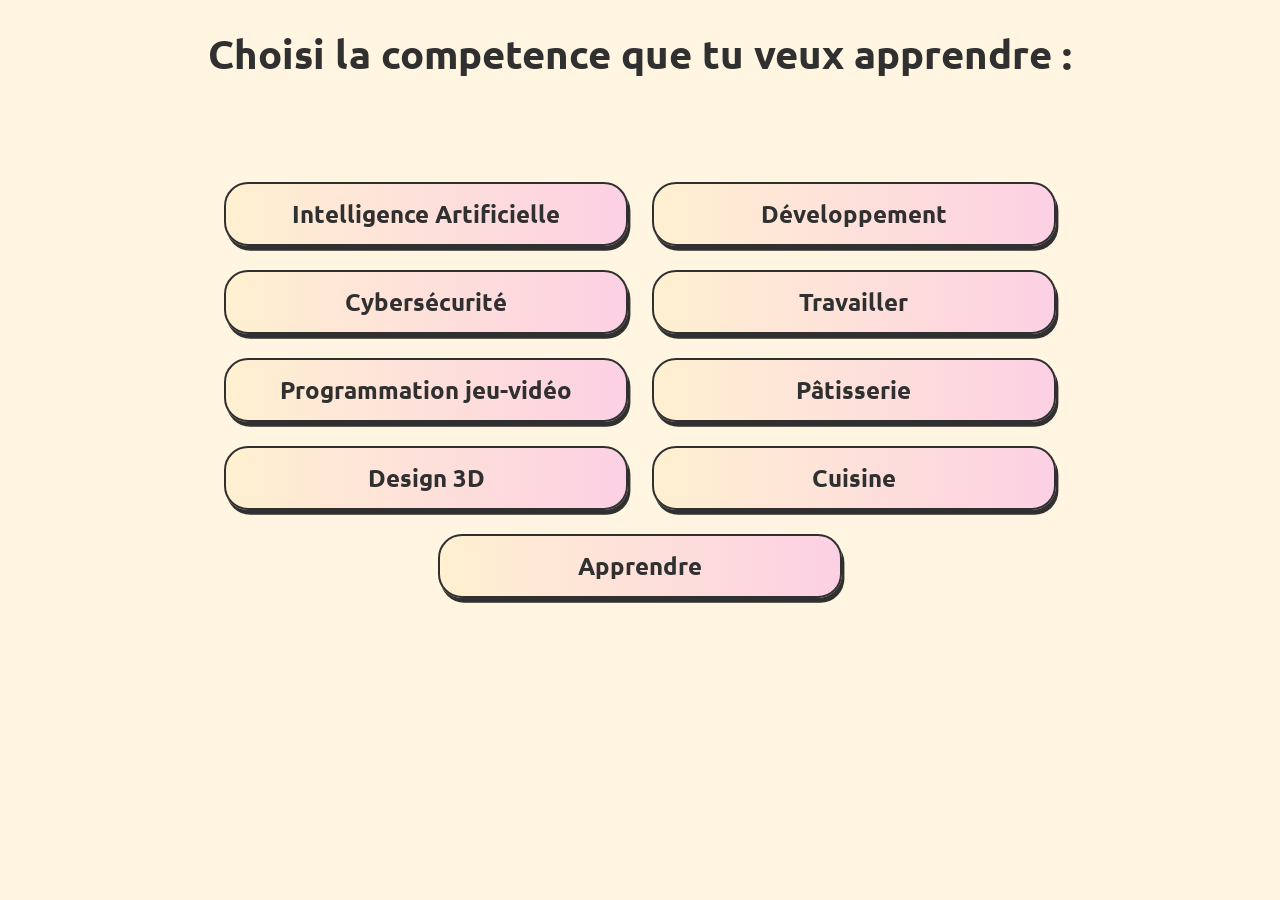
==== index.html @ e1632f2d "update index.html and style.css to improve the layout and design of the webpage. The changes include" ====
<!DOCTYPE html>
<html lang="fr">

<head>
    <meta charset="utf-8">
    <title>Lerno</title>
    <link rel="preconnect" href="https://fonts.googleapis.com">
    <link rel="preconnect" href="https://fonts.gstatic.com" crossorigin>
    <link href="https://fonts.googleapis.com/css2?family=Oswald:wght@200..700&display=swap" rel="stylesheet">
    <link rel="stylesheet" href="style.css">
    <link rel="preconnect" href="https://fonts.googleapis.com">
    <link rel="preconnect" href="https://fonts.gstatic.com" crossorigin>
    <link href="https://fonts.googleapis.com/css2?family=Newsreader:ital,opsz,wght@0,6..72,200..800;1,6..72,200..800&family=Playfair+Display:ital,wght@0,400..900;1,400..900&family=Righteous&family=Story+Script&family=Ubuntu:wght@700&display=swap" rel="stylesheet">
</head>

<body>
    <h1>Choisi la competence que tu veux apprendre :</h1>
    <br><br><br>

    <div class="container">

        <a href="ia/index-ia.html" class="bouton-c">Intelligence Artificielle</a>
        
        <a href="dev/index-dev.html" class="bouton-c">Développement</a>
        
        <br>
        
        <a href="cyber/index-cyber.html" class="bouton-c">Cybersécurité</a>
        
        <a href="travailler/index-travailler.html" class="bouton-c">Travailler</a>
        
        <br>
        
        <a href="programation-jv/index-programation-jv.html" class="bouton-c">Programmation jeu-vidéo</a>
        
        <a href="patisserie/index-patisserie.html" class="bouton-c">Pâtisserie</a>
        
        <br>
        
        <a href="design-3d/index-design-3d.html" class="bouton-c">Design 3D</a>
        
        <a href="cuisine/index-cuisine.html" class="bouton-c">Cuisine</a>
        
        <br>
        
        <a href="apprendre/index-apprendre.html" class="bouton-c">Apprendre</a>
        
    </div>

</body>

</html>
---- style.css ----
a{
  font-size: 1.5em;
  color: rgb(48, 48, 48);
  text-decoration: none;
}

h1{
  font-size: 2.5em;
  text-align: center;
}

div{
  text-align: center;
}

.bouton-c {
  position: relative;
  display: inline-block;
  width: 400px;
  height: 60px;
  line-height: 60px;
  margin: 0.5em 0.4em;
  background: linear-gradient(to right, rgba(255, 236, 194, 0.5), rgba(250, 172, 231, 0.5));
  border: 2px solid rgb(48, 48, 48);
  box-shadow: rgb(48, 48, 48) 0.1em 0.2em 0px;
  border-radius: 1em 1em 1em 1em;
  transition: transform 0.5s ease-in-out, box-shadow 0.5s ease-in-out;
}

.bouton-c:hover {
  box-shadow: rgb(48, 48, 48) 0em 0em 0px;
  transform: translate(0.1em, 0.2em);
}

.bouton-s-c {
  position: relative;
  display: inline-block;
  width: 350px;
  height: 100px;
  line-height: 100px;
  margin: 0.5em 1em;
  background-color: white;
  border: 2px solid black;
  box-shadow: black 0.1em 0.2em 0px;
  border-radius: 1em 1em 1em 1em;
  transition: transform 0.5s ease-in-out, box-shadow 0.5s ease-in-out;
}

.bouton-s-c:hover {
  box-shadow: black 0em 0em 0px;
  transform: translate(0.1em, 0.2em);
}

body{
  background-color: rgba(255, 236, 194, 0.5);
  color: rgb(48, 48, 48);
  font-family: "Ubuntu", sans-serif;
  font-weight: 700;
  font-style: normal;
}
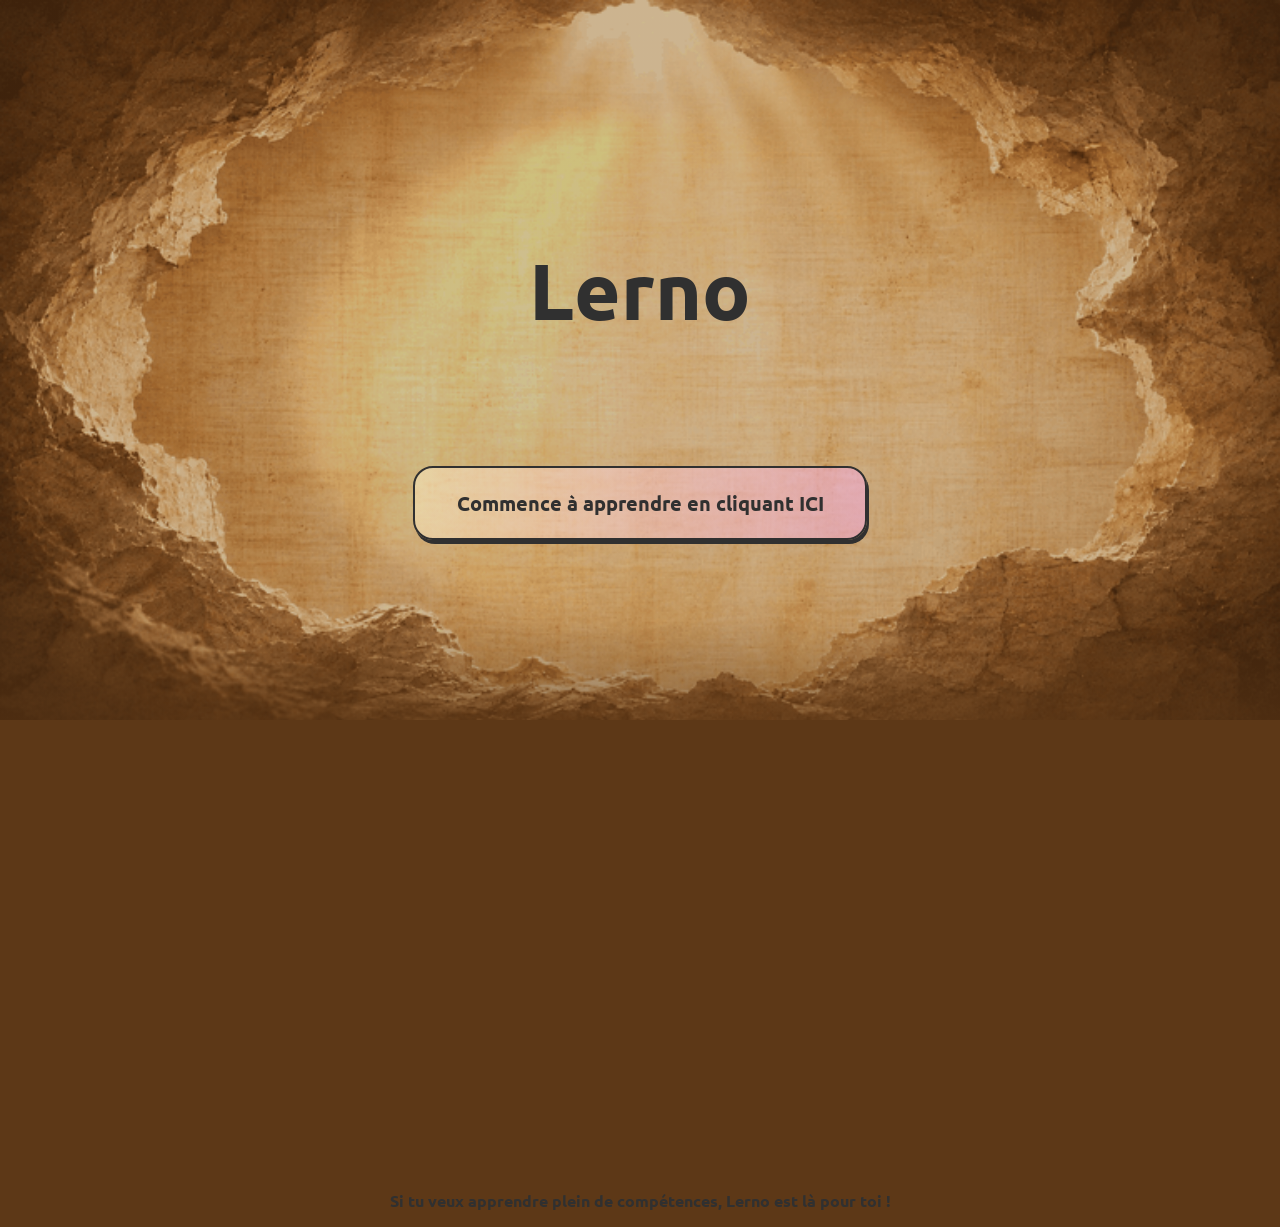
==== commit 2a1f4597: "untracked files:   .gitignore" ====
--- a/index.html
+++ b/index.html
@@ -1,52 +1,31 @@
-<!DOCTYPE html>
+<!doctype html>
 <html lang="fr">
+  <head>
+    <meta charset="utf-8" />
+    <title>Lerno</title>
+    <link rel="preconnect" href="https://fonts.googleapis.com" />
+    <link rel="preconnect" href="https://fonts.gstatic.com" crossorigin />
+    <link
+      href="https://fonts.googleapis.com/css2?family=Oswald:wght@200..700&display=swap"
+      rel="stylesheet"
+    />
+    <link rel="stylesheet" href="style.css" />
+    <link rel="preconnect" href="https://fonts.googleapis.com" />
+    <link rel="preconnect" href="https://fonts.gstatic.com" crossorigin />
+    <link
+      href="https://fonts.googleapis.com/css2?family=Newsreader:ital,opsz,wght@0,6..72,200..800;1,6..72,200..800&family=Playfair+Display:ital,wght@0,400..900;1,400..900&family=Righteous&family=Story+Script&family=Ubuntu:wght@700&display=swap"
+      rel="stylesheet"
+    />
+  </head>
 
-<head>
-    <meta charset="utf-8">
-    <title>Lerno</title>
-    <link rel="preconnect" href="https://fonts.googleapis.com">
-    <link rel="preconnect" href="https://fonts.gstatic.com" crossorigin>
-    <link href="https://fonts.googleapis.com/css2?family=Oswald:wght@200..700&display=swap" rel="stylesheet">
-    <link rel="stylesheet" href="style.css">
-    <link rel="preconnect" href="https://fonts.googleapis.com">
-    <link rel="preconnect" href="https://fonts.gstatic.com" crossorigin>
-    <link href="https://fonts.googleapis.com/css2?family=Newsreader:ital,opsz,wght@0,6..72,200..800;1,6..72,200..800&family=Playfair+Display:ital,wght@0,400..900;1,400..900&family=Righteous&family=Story+Script&family=Ubuntu:wght@700&display=swap" rel="stylesheet">
-</head>
-
-<body>
-    <h1>Choisi la competence que tu veux apprendre :</h1>
-    <br><br><br>
-
+  <body>
+    <h1 class="title">Lerno</h1>
+    <br /><br /><br />
     <div class="container">
-
-        <a href="ia/index-ia.html" class="bouton-c">Intelligence Artificielle</a>
-        
-        <a href="dev/index-dev.html" class="bouton-c">Développement</a>
-        
-        <br>
-        
-        <a href="cyber/index-cyber.html" class="bouton-c">Cybersécurité</a>
-        
-        <a href="travailler/index-travailler.html" class="bouton-c">Travailler</a>
-        
-        <br>
-        
-        <a href="programation-jv/index-programation-jv.html" class="bouton-c">Programmation jeu-vidéo</a>
-        
-        <a href="patisserie/index-patisserie.html" class="bouton-c">Pâtisserie</a>
-        
-        <br>
-        
-        <a href="design-3d/index-design-3d.html" class="bouton-c">Design 3D</a>
-        
-        <a href="cuisine/index-cuisine.html" class="bouton-c">Cuisine</a>
-        
-        <br>
-        
-        <a href="apprendre/index-apprendre.html" class="bouton-c">Apprendre</a>
-        
+      <a href="dedex.html" class="bouton-i"
+        >Commence à apprendre en cliquant ICI</a
+      >
+      <p>Si tu veux apprendre plein de compétences, Lerno est là pour toi !</p>
     </div>
-
-</body>
-
-</html>+  </body>
+</html>
--- a/style.css
+++ b/style.css
@@ -1,15 +1,15 @@
-a{
+a {
   font-size: 1.5em;
   color: rgb(48, 48, 48);
   text-decoration: none;
 }
 
-h1{
+h1 {
   font-size: 2.5em;
   text-align: center;
 }
 
-div{
+div {
   text-align: center;
 }
 
@@ -20,11 +20,17 @@
   height: 60px;
   line-height: 60px;
   margin: 0.5em 0.4em;
-  background: linear-gradient(to right, rgba(255, 236, 194, 0.5), rgba(250, 172, 231, 0.5));
+  background: linear-gradient(
+    to right,
+    rgba(255, 236, 194, 0.5),
+    rgba(250, 172, 231, 0.5)
+  );
   border: 2px solid rgb(48, 48, 48);
   box-shadow: rgb(48, 48, 48) 0.1em 0.2em 0px;
   border-radius: 1em 1em 1em 1em;
-  transition: transform 0.5s ease-in-out, box-shadow 0.5s ease-in-out;
+  transition:
+    transform 0.5s ease-in-out,
+    box-shadow 0.5s ease-in-out;
 }
 
 .bouton-c:hover {
@@ -43,7 +49,9 @@
   border: 2px solid black;
   box-shadow: black 0.1em 0.2em 0px;
   border-radius: 1em 1em 1em 1em;
-  transition: transform 0.5s ease-in-out, box-shadow 0.5s ease-in-out;
+  transition:
+    transform 0.5s ease-in-out,
+    box-shadow 0.5s ease-in-out;
 }
 
 .bouton-s-c:hover {
@@ -51,10 +59,73 @@
   transform: translate(0.1em, 0.2em);
 }
 
-body{
-  background-color: rgba(255, 236, 194, 0.5);
+html {
+  scrollbar-width: none;
+}
+
+body {
+  margin: 0;
+  /* background-color: rgba(255, 204, 95, 0.5); */
+  background-color: rgba(93, 56, 23, 1);
+  /* background: linear-gradient(
+    to top rgba(93, 56, 23, 1),
+    rgba(255, 204, 95, 0.5)); */
+  background-image:
+    linear-gradient(
+      to bottom,
+      rgba(93, 56, 23, 0.3) 75%,
+      rgba(93, 56, 23, 1) 100%
+    ),
+    url(/images/fondecranlerno6.gif);
+  background-repeat: no-repeat;
+  background-position: top center;
+  background-size:
+    100% 828px,
+    100% auto;
   color: rgb(48, 48, 48);
   font-family: "Ubuntu", sans-serif;
   font-weight: 700;
   font-style: normal;
-}+}
+
+html::-webkit-scrollbar,
+body::-webkit-scrollbar,
+::-webkit-scrollbar {
+  display: none;
+}
+
+.bouton-i {
+  position: relative;
+  display: inline-block;
+  width: 450px;
+  height: 70px;
+  line-height: 70px;
+  margin: 0.5em 0.4em;
+  background: linear-gradient(
+    to right,
+    rgba(255, 236, 194, 0.5),
+    rgba(250, 172, 231, 0.5)
+  );
+  border: 2px solid rgb(48, 48, 48);
+  box-shadow: rgb(48, 48, 48) 0.1em 0.2em 0px;
+  font-size: 1.25em;
+  border-radius: 1em 1em 1em 1em;
+  transition:
+    transform 0.5s ease-in-out,
+    box-shadow 0.5s ease-in-out;
+}
+
+.bouton-i:hover {
+  box-shadow: rgb(48, 48, 48) 0em 0em 0px;
+  transform: translate(0.1em, 0.2em);
+}
+
+.title {
+  position: relative;
+  margin-top: 240px;
+  font-size: 5em;
+}
+
+p {
+  margin-top: 40em;
+}
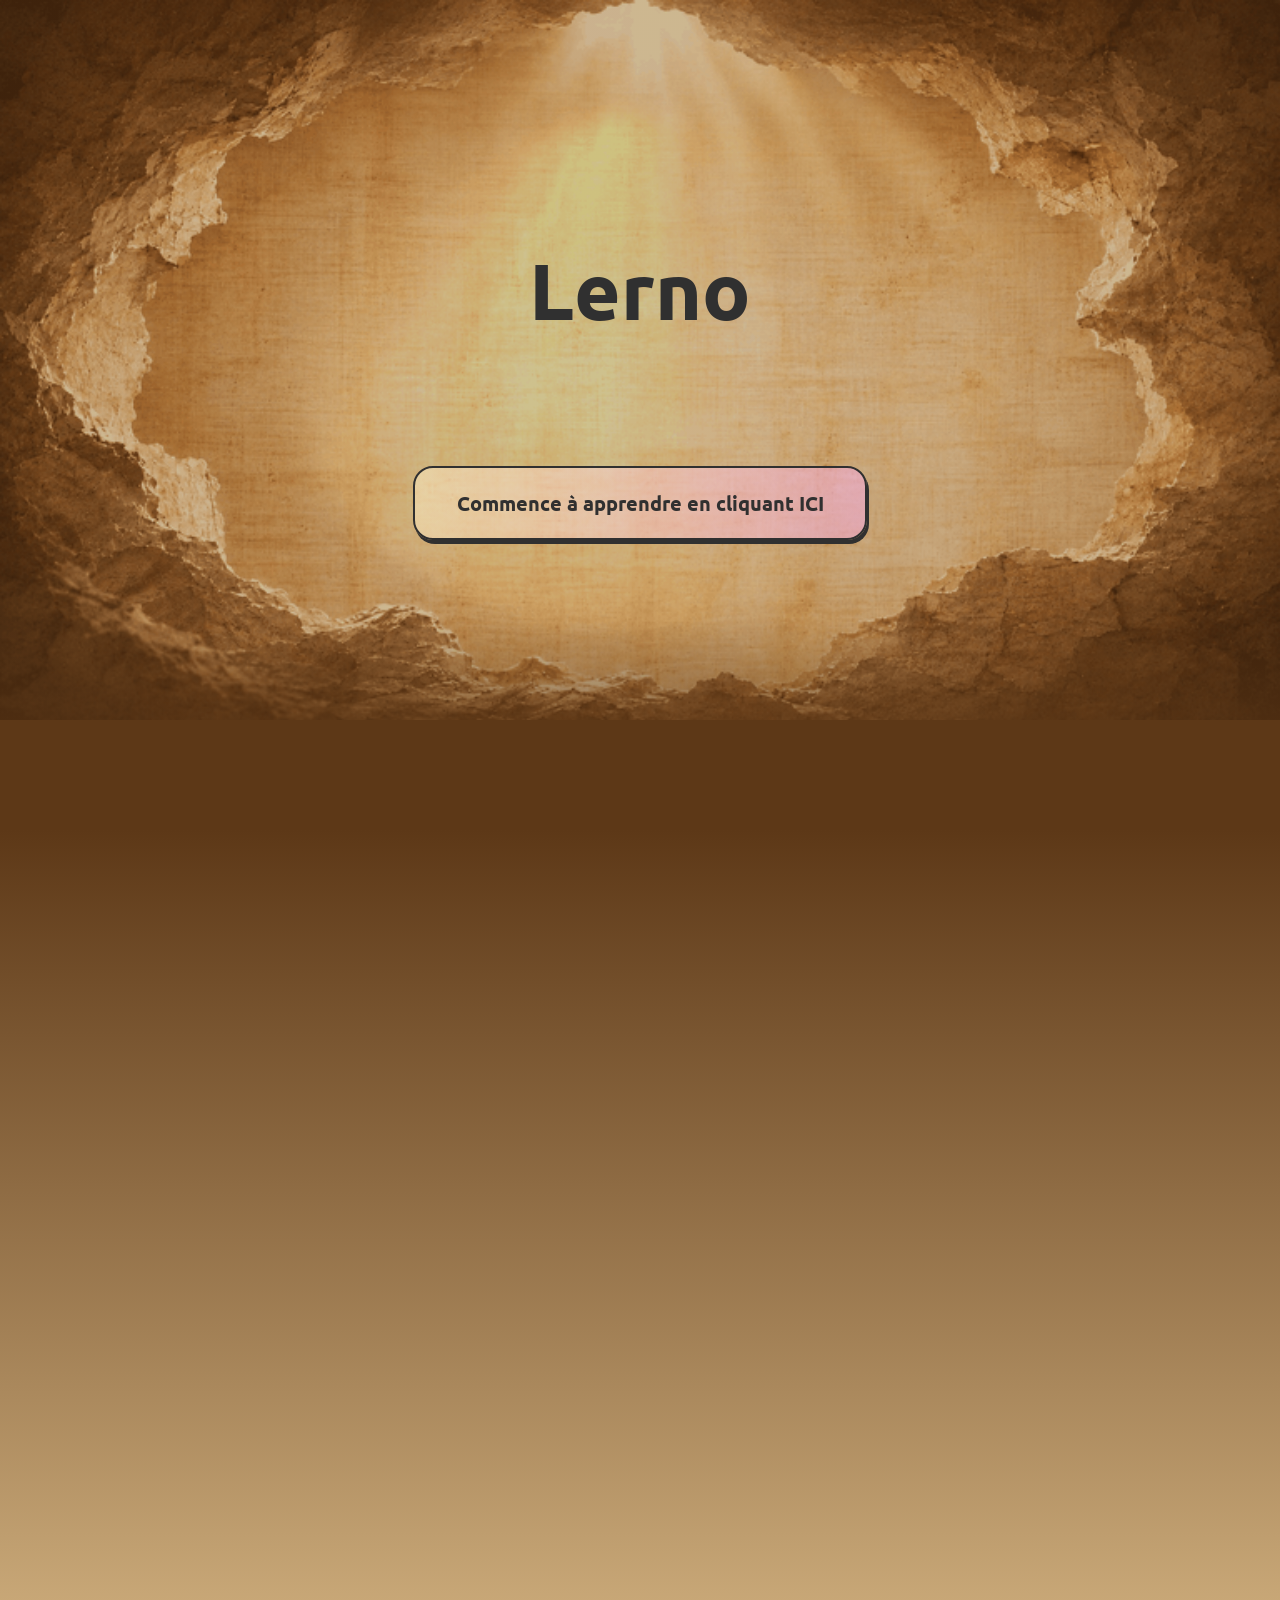
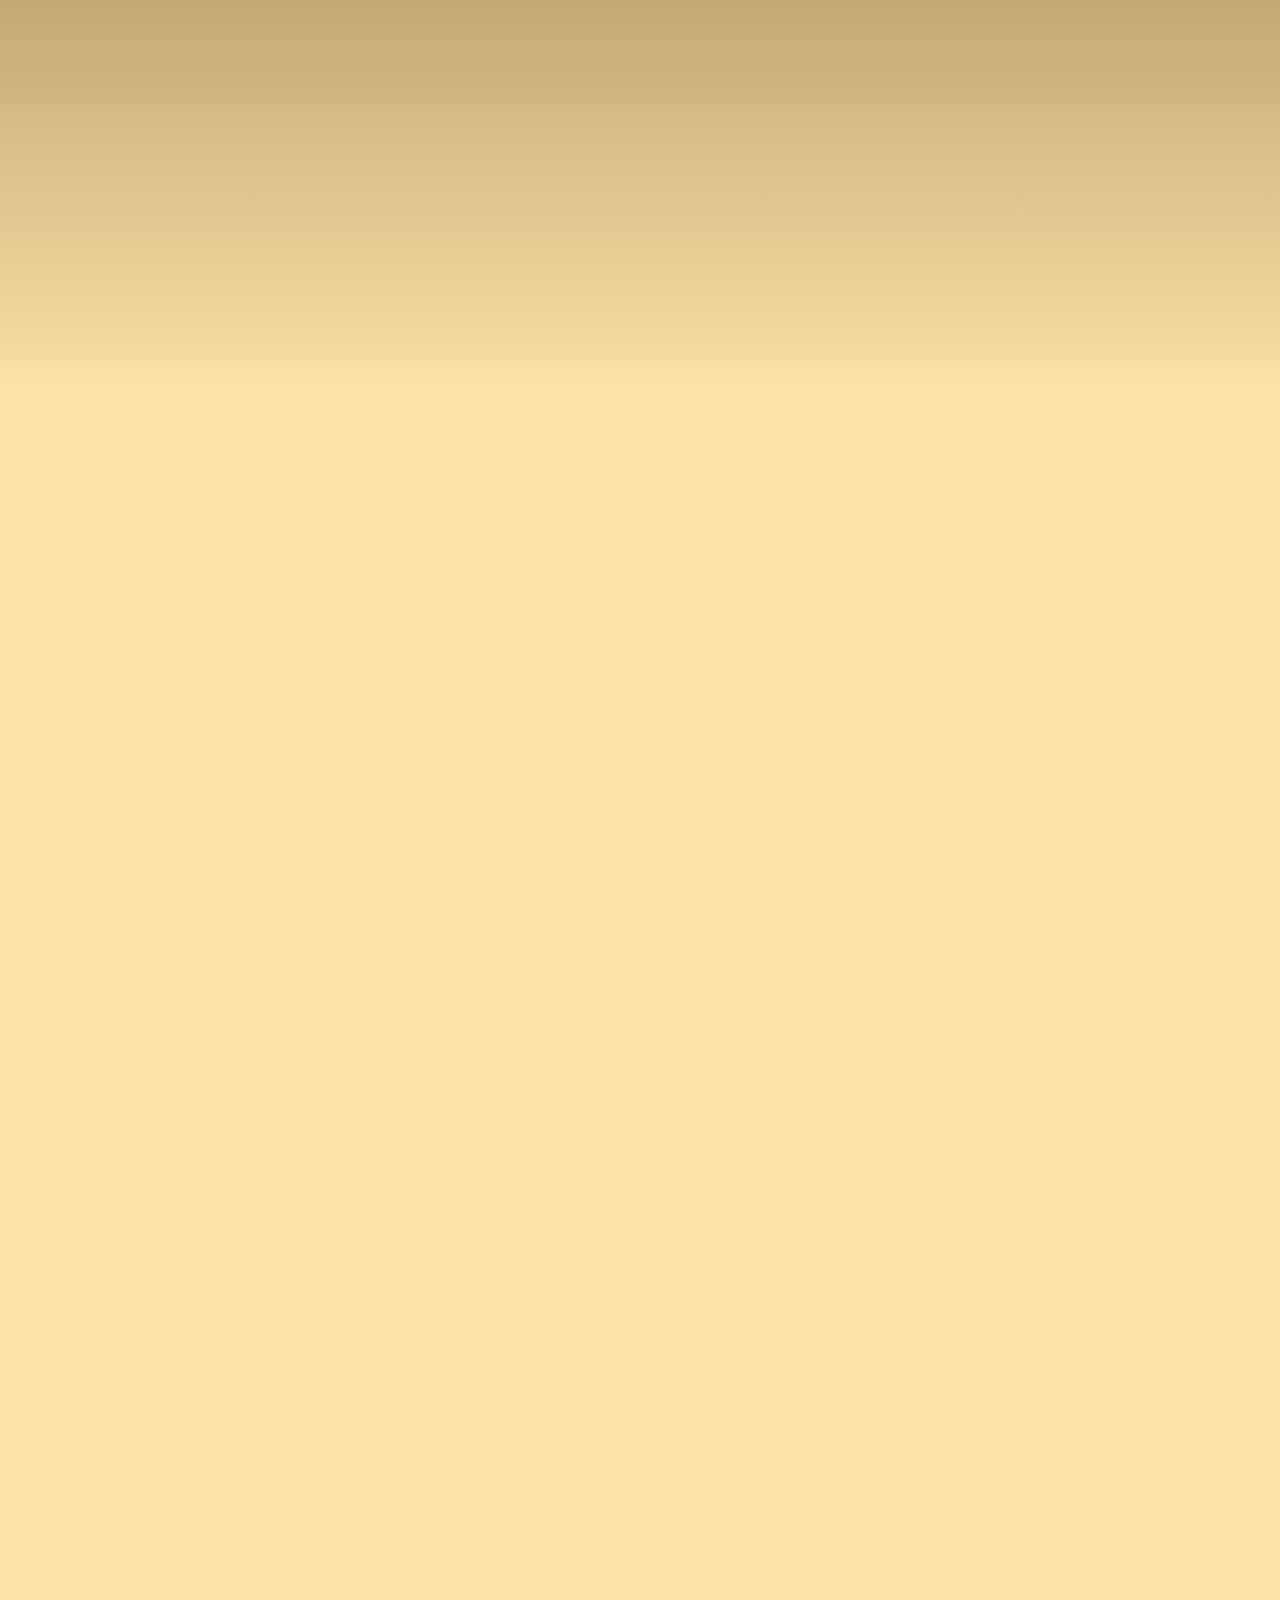
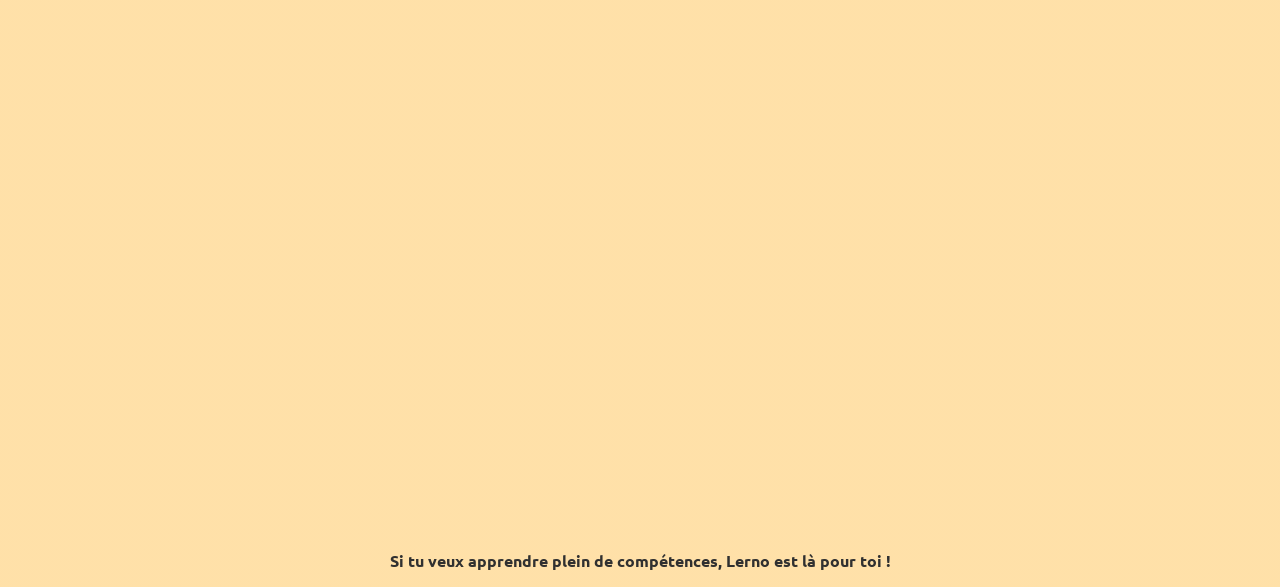
==== commit f96af15e: "update background color and remove background image from index page" ====
--- a/index.html
+++ b/index.html
@@ -18,7 +18,7 @@
     />
   </head>
 
-  <body>
+  <body class="index">
     <h1 class="title">Lerno</h1>
     <br /><br /><br />
     <div class="container">
--- a/style.css
+++ b/style.css
@@ -64,24 +64,34 @@
 }
 
 body {
-  margin: 0;
-  /* background-color: rgba(255, 204, 95, 0.5); */
-  background-color: rgba(93, 56, 23, 1);
-  /* background: linear-gradient(
-    to top rgba(93, 56, 23, 1),
-    rgba(255, 204, 95, 0.5)); */
+  background-color: rgba(255, 215, 140, 0.5);
+  color: rgb(48, 48, 48);
+  font-family: "Ubuntu", sans-serif;
+  font-weight: 700;
+  font-style: normal;
+}
+
+.index {
+  /* background-color: rgba(93, 56, 23, 1); */
+  background-color: rgba(255, 215, 140, 0.5);
   background-image:
     linear-gradient(
       to bottom,
       rgba(93, 56, 23, 0.3) 75%,
       rgba(93, 56, 23, 1) 100%
     ),
-    url(/images/fondecranlerno6.gif);
+    url(/images/fondecranlerno6.gif),
+    linear-gradient(
+      to bottom,
+      rgba(93, 56, 23, 1) 830px,
+      rgba(255, 215, 140, 0.5) 2000px
+    );
   background-repeat: no-repeat;
   background-position: top center;
   background-size:
     100% 828px,
-    100% auto;
+    100% auto,
+    100% 100%;
   color: rgb(48, 48, 48);
   font-family: "Ubuntu", sans-serif;
   font-weight: 700;
@@ -127,5 +137,5 @@
 }
 
 p {
-  margin-top: 40em;
+  margin-top: 200em;
 }
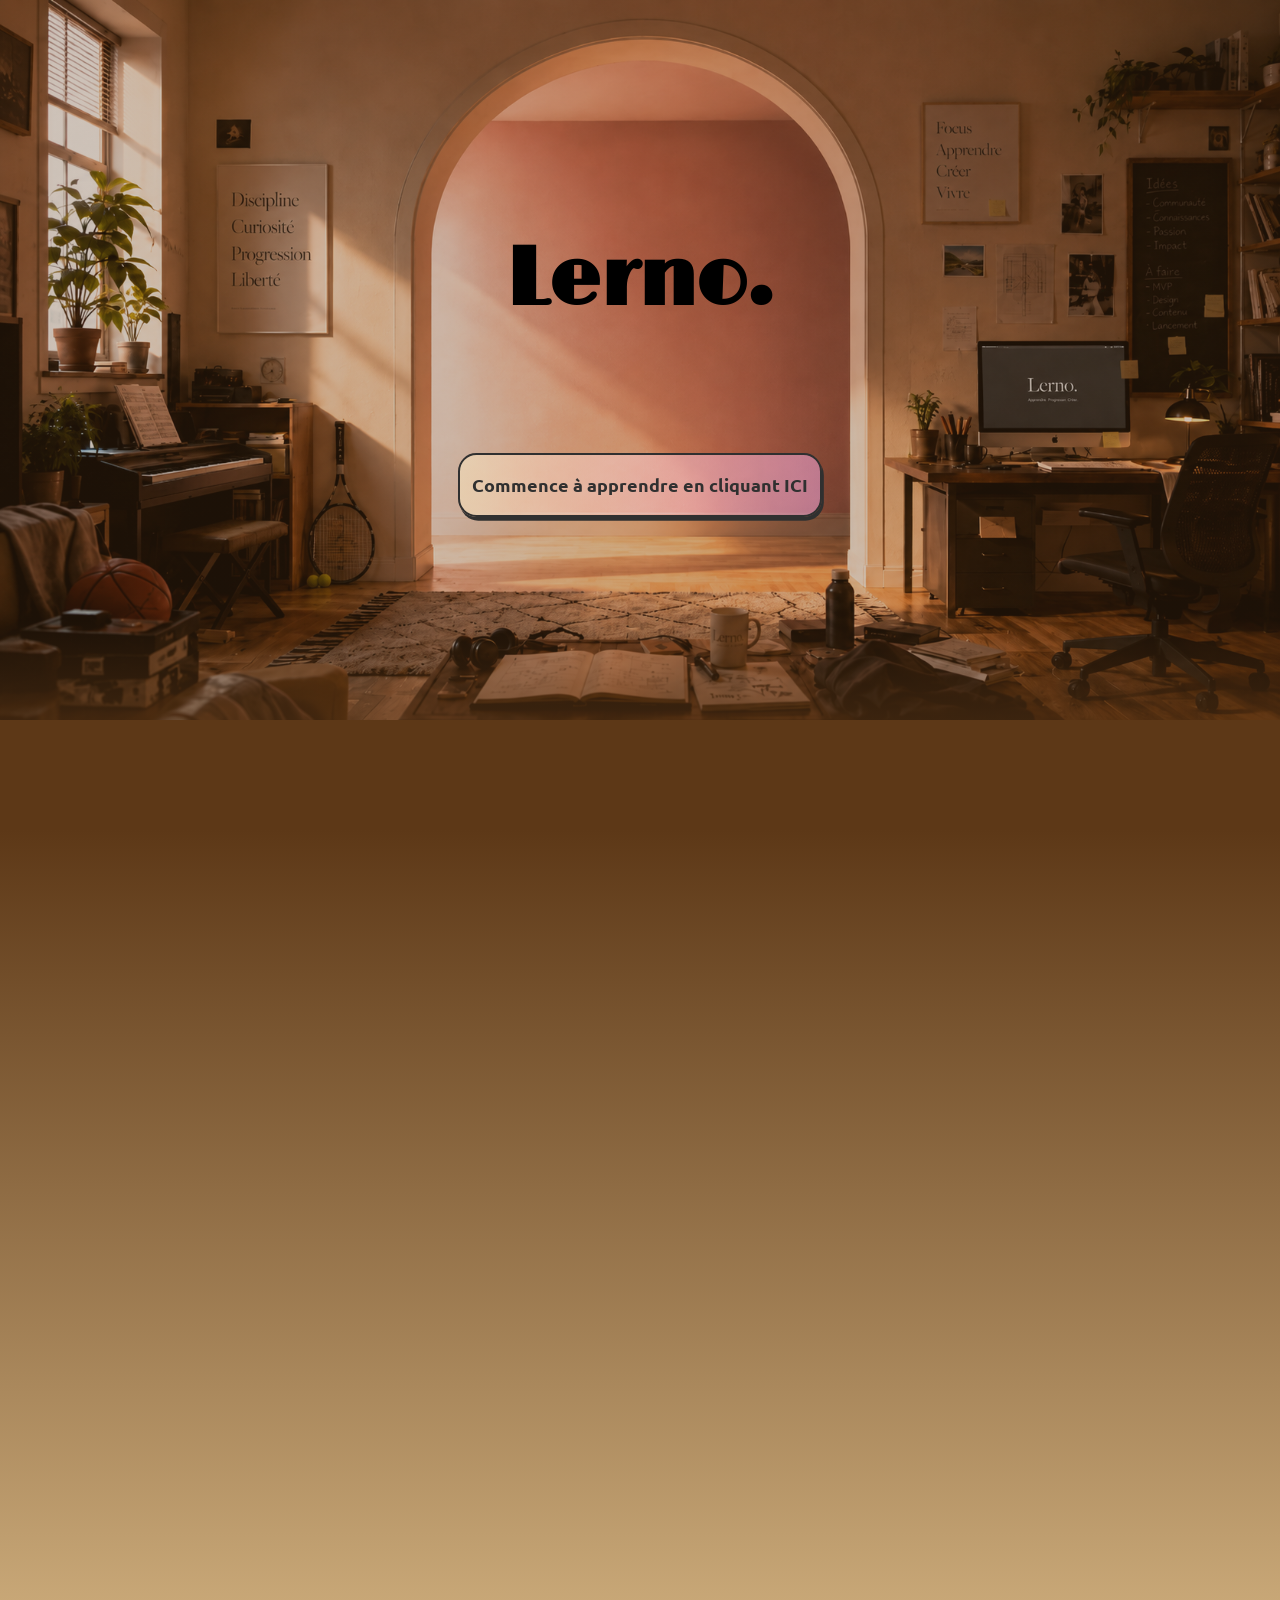
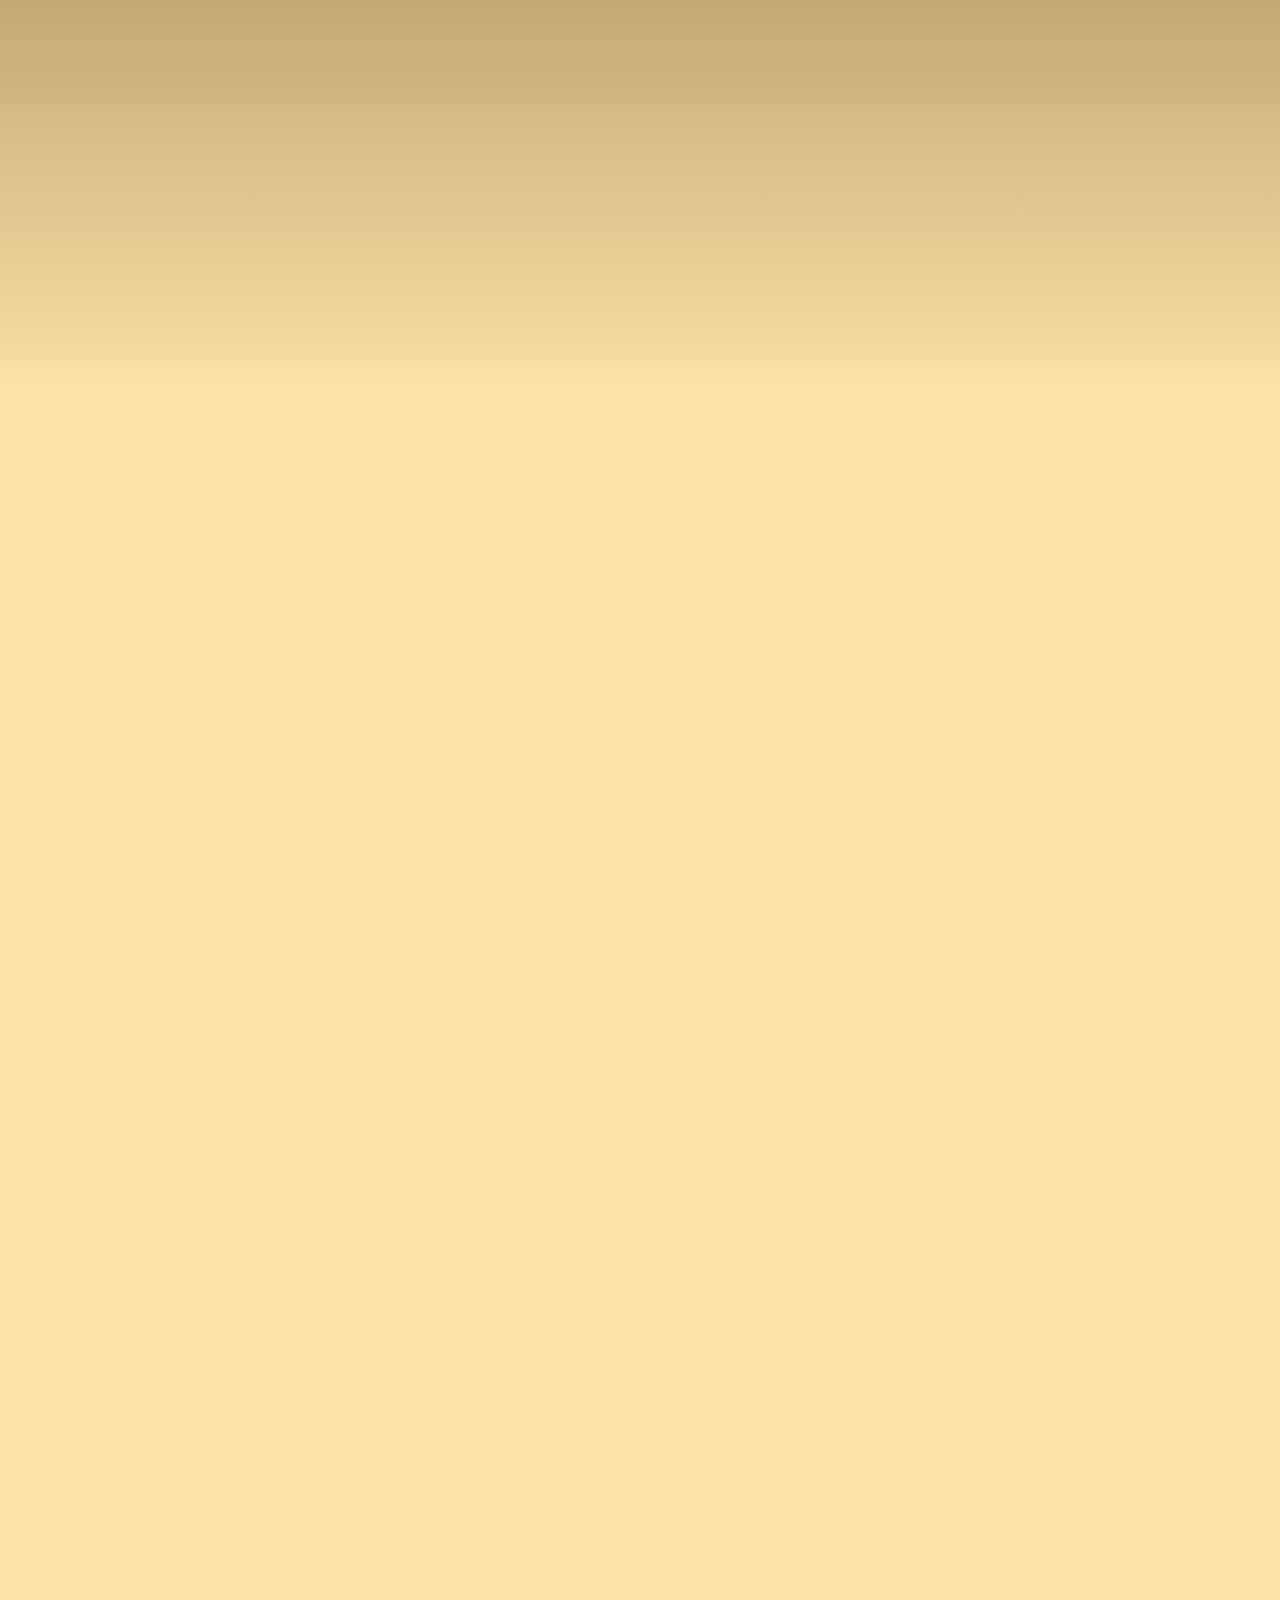
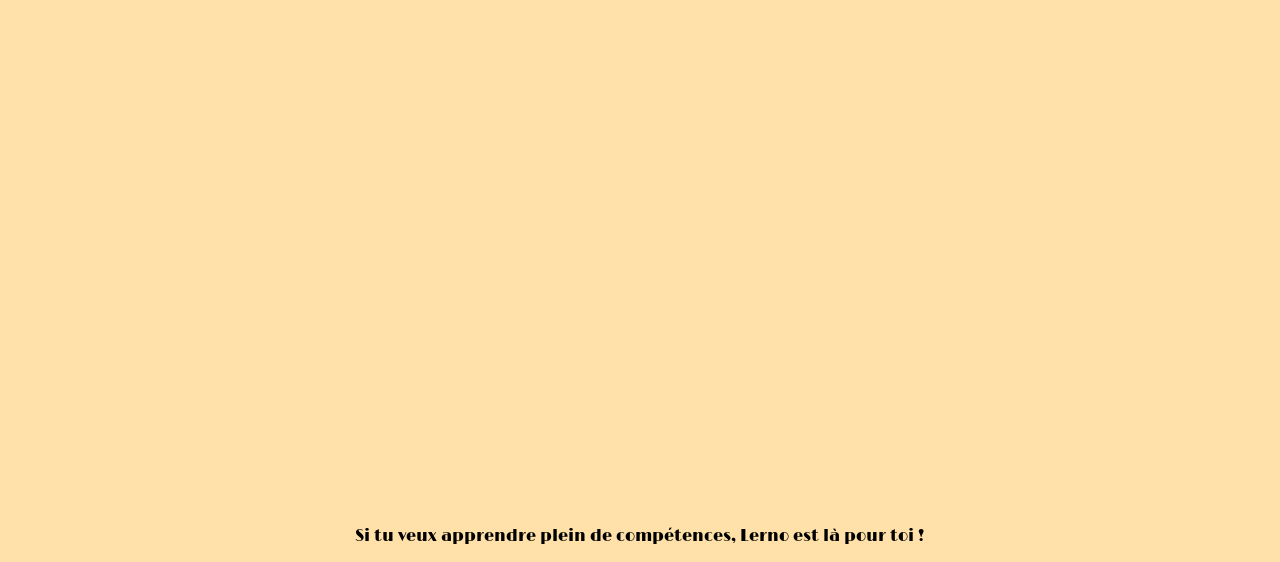
==== commit 19e3da26: "updated the title of the website to "Lerno." and added a new font family "Limelight" to the CSS for " ====
--- a/index.html
+++ b/index.html
@@ -16,10 +16,16 @@
       href="https://fonts.googleapis.com/css2?family=Newsreader:ital,opsz,wght@0,6..72,200..800;1,6..72,200..800&family=Playfair+Display:ital,wght@0,400..900;1,400..900&family=Righteous&family=Story+Script&family=Ubuntu:wght@700&display=swap"
       rel="stylesheet"
     />
+    <link rel="preconnect" href="https://fonts.googleapis.com" />
+    <link rel="preconnect" href="https://fonts.gstatic.com" crossorigin />
+    <link
+      href="https://fonts.googleapis.com/css2?family=Limelight&family=Newsreader:ital,opsz,wght@0,6..72,200..800;1,6..72,200..800&family=Playfair+Display:ital,wght@0,400..900;1,400..900&family=Righteous&family=Story+Script&family=Ubuntu:wght@700&display=swap"
+      rel="stylesheet"
+    />
   </head>
 
   <body class="index">
-    <h1 class="title">Lerno</h1>
+    <h1 class="title">Lerno.</h1>
     <br /><br /><br />
     <div class="container">
       <a href="dedex.html" class="bouton-i"
--- a/style.css
+++ b/style.css
@@ -80,7 +80,7 @@
       rgba(93, 56, 23, 0.3) 75%,
       rgba(93, 56, 23, 1) 100%
     ),
-    url(/images/fondecranlerno6.gif),
+    url(/images/fondecranlerno15.png),
     linear-gradient(
       to bottom,
       rgba(93, 56, 23, 1) 830px,
@@ -92,9 +92,9 @@
     100% 828px,
     100% auto,
     100% 100%;
-  color: rgb(48, 48, 48);
-  font-family: "Ubuntu", sans-serif;
-  font-weight: 700;
+  color: rgb(0, 0, 0);
+  font-family: "Limelight", sans-serif;
+  font-weight: 400;
   font-style: normal;
 }
 
@@ -107,9 +107,9 @@
 .bouton-i {
   position: relative;
   display: inline-block;
-  width: 450px;
-  height: 70px;
-  line-height: 70px;
+  width: 360px;
+  height: 60px;
+  line-height: 60px;
   margin: 0.5em 0.4em;
   background: linear-gradient(
     to right,
@@ -118,11 +118,14 @@
   );
   border: 2px solid rgb(48, 48, 48);
   box-shadow: rgb(48, 48, 48) 0.1em 0.2em 0px;
-  font-size: 1.25em;
+  font-size: 1.15em;
   border-radius: 1em 1em 1em 1em;
   transition:
     transform 0.5s ease-in-out,
     box-shadow 0.5s ease-in-out;
+  font-family: "Ubuntu", sans-serif;
+  font-weight: 700;
+  font-style: normal;
 }
 
 .bouton-i:hover {
@@ -132,7 +135,7 @@
 
 .title {
   position: relative;
-  margin-top: 240px;
+  margin-top: 2.9em;
   font-size: 5em;
 }
 
